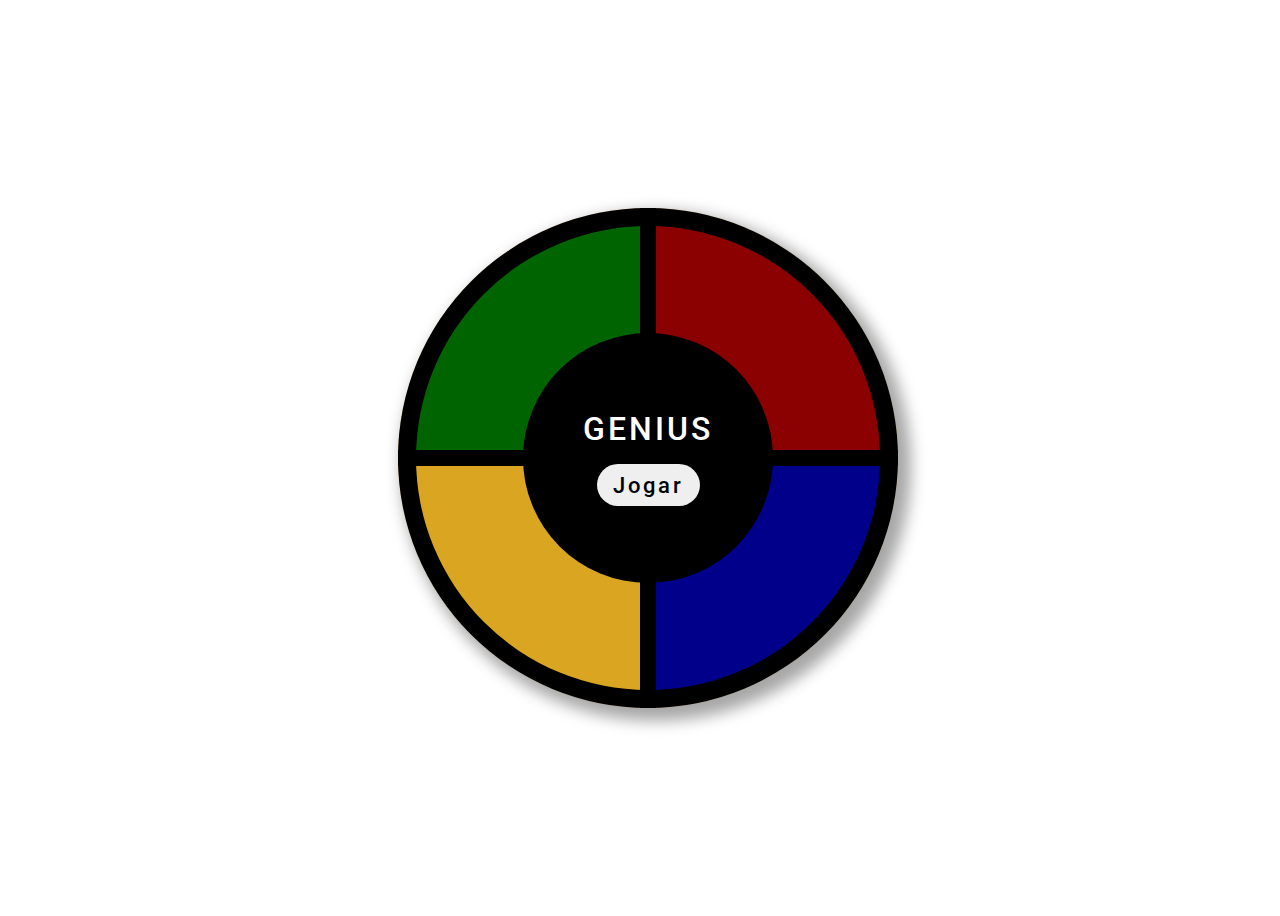
==== html/index.html @ e29feb69 "primeiro commit: html e css prontos, js vazio" ====
<!DOCTYPE html>
<html lang="pt-BR">
  <head>
    <meta charset="UTF-8" />
    <meta http-equiv="X-UA-Compatible" content="IE=edge" />
    <meta name="viewport" content="width=device-width, initial-scale=1.0" />
    <link href="/css/reset.css" rel="reset" />
    <link href="/css/style.css" rel="stylesheet" />
    <title>Genius Game</title>
  </head>
  <body>
    <div id="external-circle">
      <button id="top-left"></button>
      <button id="top-right"></button>
      <button id="bottom-left"></button>
      <button id="bottom-right"></button>
      <div id="internal-circle">
        <!-- Tela inicial: -->
        <div id="genius">GENIUS</div>
        <button id="button-play">Jogar</button>

        <!-- Caso o usuário erre:
        <div id="wrong-seq">Sequência incorreta!</div>
        <div id="current-score">Sua pontuação: 3</div>
        <div id="highest-score">Maior pontuação: 3</div>
        <button id="button-playAgain">Jogar novamente</button> -->
      </div>
    </div>

    <script src="/js/script.js"></script>
  </body>
</html>
---- css/style.css ----
@import url("https://fonts.googleapis.com/css2?family=Roboto:wght@300;400;500&display=swap");

body {
  background-image: url("https://i.ibb.co/dj0sgP8/so-white.png");
  font-family: "Roboto", sans-serif;
  height: 100vh;
  width: 100vw;
  display: flex;
  flex-direction: column;
  justify-content: center;
  align-items: center;
}

#external-circle {
  width: 500px;
  height: 500px;
  border: none;
  border-radius: 250px;
  background-color: burlywood;
  position: relative;
  margin: auto;
  box-shadow: 8px 8px 15px 5px rgba(0, 0, 0, 0.35);
}

#top-left {
  width: 250px;
  height: 250px;
  background-color: darkgreen;
  border-color: black;
  border-style: solid;
  border-width: 18px 8px 8px 18px;
  border-radius: 250px 0 0 0;
  position: absolute;
  top: 50%;
  left: 50%;
  margin: -250px 0 0 -250px;
}

#top-right {
  width: 250px;
  height: 250px;
  background-color: darkred;
  border-color: black;
  border-style: solid;
  border-width: 18px 18px 8px 8px;
  border-radius: 0 250px 0 0;
  position: absolute;
  top: 50%;
  left: 50%;
  margin: -250px 0 -250px 0;
}

#bottom-left {
  width: 250px;
  height: 250px;
  background-color: goldenrod;
  border-color: black;
  border-style: solid;
  border-width: 8px 8px 18px 18px;
  border-radius: 0 0 0 250px;
  position: absolute;
  top: 50%;
  left: 50%;
  margin: 0px -250px 0px -250px;
}

#bottom-right {
  width: 250px;
  height: 250px;
  background-color: darkblue;
  border-color: black;
  border-style: solid;
  border-width: 8px 18px 18px 8px;
  border-radius: 0 0 250px 0;
  position: absolute;
  top: 50%;
  left: 50%;
  margin: 0px 0px -250px 0px;
}

#internal-circle {
  width: 250px;
  height: 250px;
  border: none;
  border-radius: 250px;
  background-color: black;
  top: 50%;
  left: 50%;
  position: absolute;
  margin: -125px;
  display: flex;
  flex-direction: column;
  align-items: center;
  justify-content: center;
}

#genius {
  color: white;
  font-weight: 500;
  font-size: 2rem;
  letter-spacing: 3px;
}

#button-play {
  font-weight: 500;
  font-family: "Roboto", sans-serif;
  font-size: 1.4rem;
  letter-spacing: 3px;
  padding: 0.5rem 1rem;
  border-radius: 1.5em;
  border: none;
  margin-top: 1rem;
}

#button-play:hover {
  cursor: pointer;
}

#internal-circle div {
  color: white;
  font-weight: 500;
  font-family: "Roboto", sans-serif;
}

#wrong-seq {
  font-size: 20px;
  letter-spacing: 3.5px;
  margin-bottom: 7%;
  width: 50%;
  text-align: center;
}

#current-score {
  font-size: 16px;
  letter-spacing: 2.5px;
  margin-bottom: 3%;
}

#highest-score {
  font-size: 16px;
  letter-spacing: 2.5px;
}

#button-playAgain {
  font-weight: 500;
  font-family: "Roboto", sans-serif;
  font-size: 16px;
  letter-spacing: 2.5px;
  margin-top: 10%;
  width: 9em;
  border: none;
  border-radius: 1.5em;
  padding: 0.3rem 0.8rem;
}

#button-playAgain:hover {
  cursor: pointer;
}
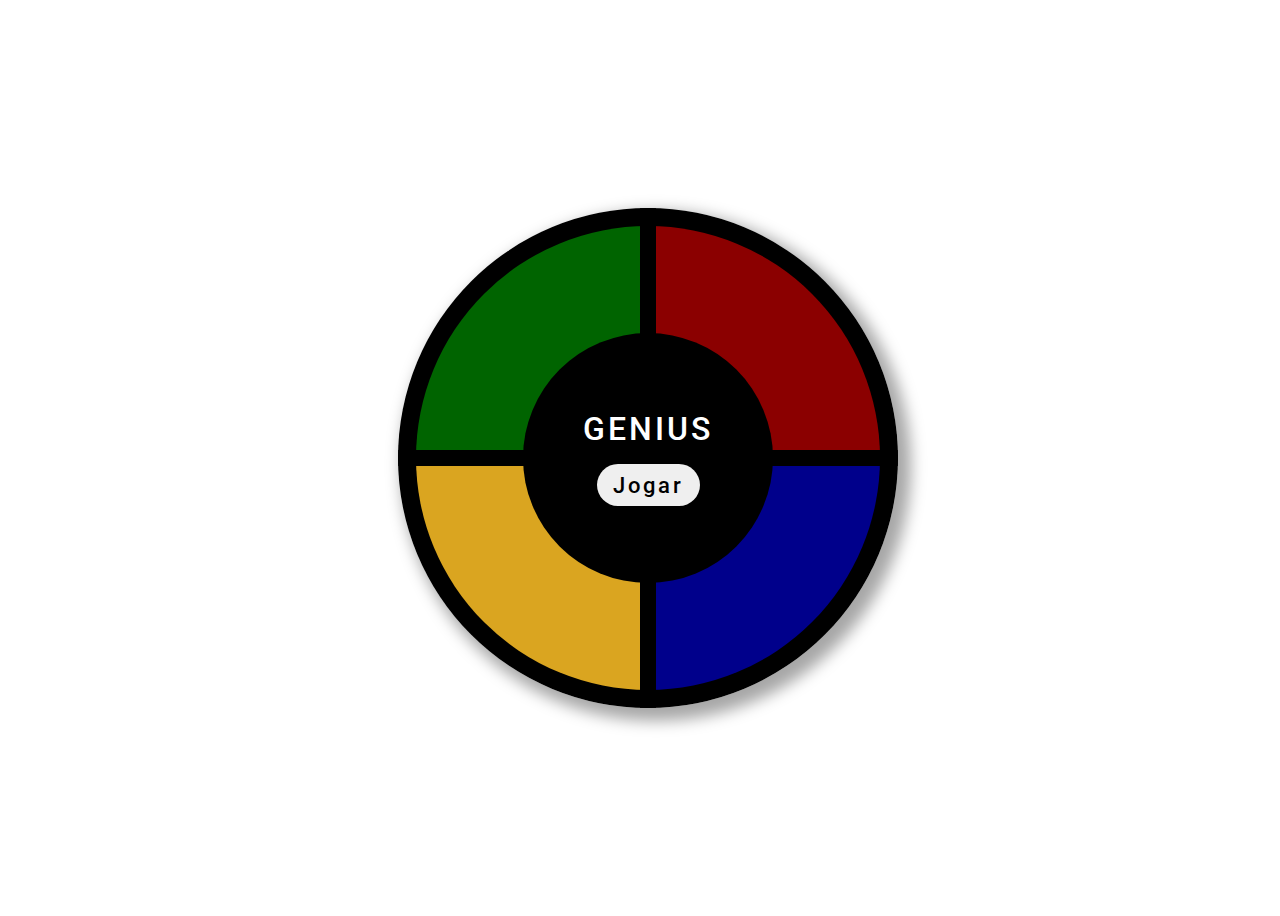
==== commit 81de086d: "arquivos prontos" ====
--- a/html/index.html
+++ b/html/index.html
@@ -9,23 +9,23 @@
     <title>Genius Game</title>
   </head>
   <body>
-    <div id="external-circle">
+    <!-- <div id="external-circle">
       <button id="top-left"></button>
       <button id="top-right"></button>
       <button id="bottom-left"></button>
       <button id="bottom-right"></button>
       <div id="internal-circle">
-        <!-- Tela inicial: -->
-        <div id="genius">GENIUS</div>
+        Tela inicial: 
+         <div id="genius">GENIUS</div>
         <button id="button-play">Jogar</button>
 
-        <!-- Caso o usuário erre:
+        Caso o usuário erre:
         <div id="wrong-seq">Sequência incorreta!</div>
         <div id="current-score">Sua pontuação: 3</div>
         <div id="highest-score">Maior pontuação: 3</div>
-        <button id="button-playAgain">Jogar novamente</button> -->
+        <button id="button-playAgain">Jogar novamente</button> 
       </div>
-    </div>
+    </div> -->
 
     <script src="/js/script.js"></script>
   </body>
--- a/css/style.css
+++ b/css/style.css
@@ -16,7 +16,6 @@
   height: 500px;
   border: none;
   border-radius: 250px;
-  background-color: burlywood;
   position: relative;
   margin: auto;
   box-shadow: 8px 8px 15px 5px rgba(0, 0, 0, 0.35);
@@ -122,6 +121,36 @@
   font-family: "Roboto", sans-serif;
 }
 
+#prepare {
+  font-size: 1.6rem;
+  letter-spacing: 3px;
+  width: 70%;
+  text-align: center;
+}
+
+#attention {
+  font-size: 1.6rem;
+  letter-spacing: 3px;
+  width: 86%;
+  text-align: center;
+}
+
+.yourTurn {
+  font-size: 1.5rem;
+  letter-spacing: 3px;
+  width: 86%;
+  text-align: center;
+  margin-bottom: 6.5%;
+}
+
+.right-seq {
+  font-size: 1.5rem;
+  letter-spacing: 3px;
+  width: 86%;
+  text-align: center;
+  margin-bottom: 6.5%;
+}
+
 #wrong-seq {
   font-size: 20px;
   letter-spacing: 3.5px;
@@ -156,3 +185,10 @@
 #button-playAgain:hover {
   cursor: pointer;
 }
+
+#win {
+  font-size: 24px;
+  letter-spacing: 4px;
+  width: 78%;
+  text-align: center;
+}
